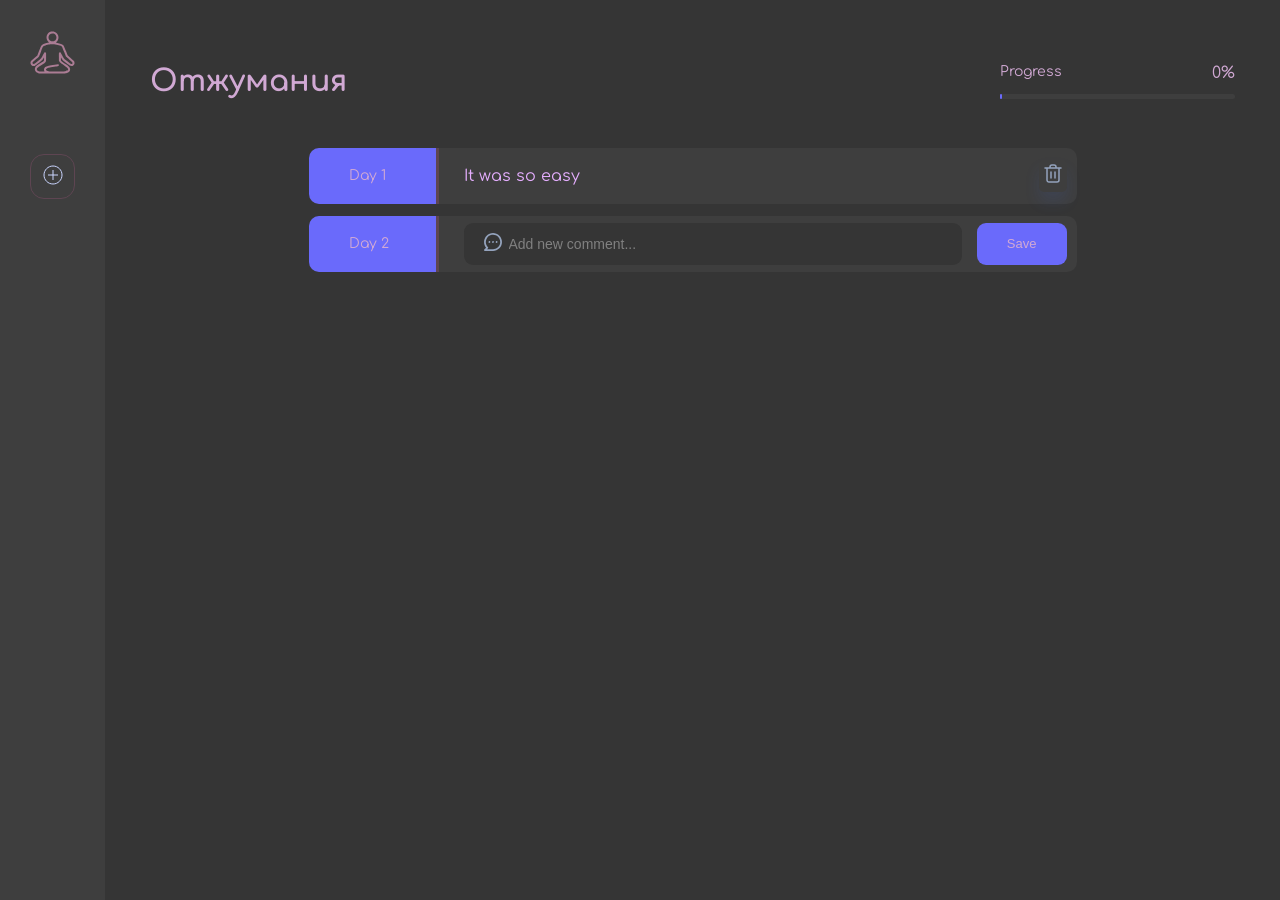
==== docs/index.html @ 285ebe28 "add menu render functions" ====
<!DOCTYPE html>
<html lang="en">
  <head>
    <meta charset="UTF-8" />
    <meta http-equiv="X-UA-Compatible" content="IE=edge" />
    <meta name="viewport" content="width=device-width, initial-scale=1.0" />
    <title>Habbit Tracker</title>
    <link rel="stylesheet" href="./styles/main.css" />
    <link rel="preconnect" href="https://fonts.googleapis.com" />
    <link rel="icon" type="image/x-icon" href="./images/favicon.ico" />
    <link rel="preconnect" href="https://fonts.gstatic.com" crossorigin />
    <link
      href="https://fonts.googleapis.com/css2?family=Comfortaa:wght@400;600&family=Sofia+Sans:wght@200&display=swap"
      rel="stylesheet"
    />
  </head>
  <body>
    <div class="app">
      <div class="panel">
        <img class="logo" src="./images/logo.svg" alt="Habbit App logo" />
        <nav class="menu">
          <div class="menu__list"></div>
          <button class="menu__add">
            <img src="./images/add.svg" alt="Add" />
          </button>
        </nav>
      </div>
      <div class="content">
        <header>
          <h1>Отжумания</h1>
          <div class="progress">
            <div class="progress__text">
              <div class="progress__name">Progress</div>
              <div class="progress__percent">0%</div>
            </div>
            <div class="progress__bar">
              <div class="progress__cover-bar"></div>
            </div>
          </div>
        </header>
        <main>
          <div class="habbits">
            <div class="habbit">
              <div class="habbit__day">Day 1</div>
              <div class="habbit__comment">It was so easy</div>
              <div class="habbit__delete">
                <img src="./images/delete.svg" alt="Delete day" />
              </div>
            </div>
            <div class="habbit">
              <div class="habbit__day">Day 2</div>
              <form class="habbit__form">
                <input
                  class="input_icon"
                  type="text"
                  placeholder="Add new comment..."
                />
                <img
                  class="input__icon"
                  src="./images/comment.svg"
                  alt="Comment icon"
                />
                <button class="form__button">Save</button>
              </form>
            </div>
          </div>
        </main>
      </div>
    </div>
    <script src="./scripts/app.js"></script>
  </body>
</html>
---- docs/styles/main.css ----
:root {
  --main-items-color: #5e4552;
  --main-bg-color: rgb(53, 53, 53);
  --main-font-color: rgb(229, 174, 255);
  --additional-font-color: rgb(209, 169, 212);
  --additional-bg-color: rgb(62, 62, 62);
  --hover-color: #6a6afb;
  --shadow-color: rgba(62, 107, 224, 0.12);
}

* {
  box-sizing: border-box;
}

body {
  font-family: "Comfortaa", cursive;
  margin: 0;
  background-color: var(--main-bg-color);
  font-weight: 400;
}

.app {
  display: flex;
}

.logo {
  margin-bottom: 50px;
}

.panel {
  background-color: var(--additional-bg-color);
  min-height: 100vh;
  padding: 30px;
}

.menu {
  display: flex;
  flex-direction: column;
  gap: 25px;
  align-items: center;
}

.menu__list {
  display: flex;
  flex-direction: column;
  gap: 25px;
  align-items: center;
}

.menu__item {
  background-color: var(--main-items-color);
  box-shadow: 0px 10px 15px var(--shadow-color);
  border-radius: 14px;
  border: none;
  height: 45px;
  width: 45px;
  cursor: pointer;
}

.menu__item:hover {
  background: var(--hover-color);
}

.menu__item:hover img {
  filter: brightness(0) invert(1);
}

.menu__item_active {
  background: var(--hover-color);
}

.menu__item_active img {
  filter: brightness(0) invert(1);
}

.menu__add {
  background: none;
  border: 1px solid var(--main-items-color);
  border-radius: 14px;
  height: 45px;
  width: 45px;
  cursor: pointer;
}

.menu__add:hover {
  background: var(--hover-color);
}

.content {
  min-width: 400px;
  width: 100%;
  padding: 45px;  
}

header {
  display: flex;
  justify-content: space-between;
  align-items: center;
}

h1 {
  font-size: 30px;
  line-height: 33px;
  color: var(--additional-font-color);
}

.progress {
  display: flex;
  flex-direction: column;
  gap: 12px;
  min-width: 235px;
}

.progress__text {
  display: flex;
  justify-content: space-between;
  color: var(--additional-font-color);
}

.progress__name {
  font-size: 14px;
  line-height: 16px;
  color: var(--additional-font-color);
}

.progress__bar {
  width: 100%;
  background: var(--additional-bg-color);
  border-radius: 4px;
  height: 5px;
  position: relative;
}

.progress__cover-bar {
  position: absolute;
  width: 1%;
  height: 5px;
  border-radius: 4px;
  background: var(--hover-color);
}

main {
  margin-top: 30px;
}

.habbit {
  background: var(--additional-bg-color);
  border-radius: 10px;
  display: flex;
  align-items: center;
  margin-bottom: 12px;
  max-width: 80vw;
  min-width: 60vw;
}

.habbits {
  display: flex;
  flex-direction: column;
  align-items: center;
}

.habbit__day {
  color: var(--additional-font-color);
  background: var(--hover-color);
  border-radius: 10px 0 0 10px;
  border-right: 3px solid var(--main-items-color);
  font-size: 14px;
  line-height: 16px;
  padding: 20px 40px;
  min-width: 130px;
}

.habbit__comment {
  font-size: 16px;
  line-height: 18px;
  padding: 19px 25px;
  color: var(--main-font-color);
}

.habbit__delete {
  margin-left: auto;
  margin-right: 10px;
  background: none;
  border: none;
  cursor: pointer;
  border-radius: 5px;
  padding: 2px;
  box-shadow: 0px 10px 15px var(--shadow-color);
}

.habbit__delete:hover {
  background: var(--hover-color);
}

.habbit__form {
  display: flex;
  gap: 15px;
  width: 100%;
  padding: 0px 10px 0px 25px;
  position: relative;
}

input {
  background: var(--main-bg-color);
  border: none;
  border-radius: 9px;
  padding: 12px 20px;
  color: var(--main-font-color);
  flex: 1;
  font-weight: 400;
  font-size: 14px;
  line-height: 16px;
}

input::placeholder {
  color: gray;
}

input:focus {
  outline: 1px solid var(--hover-color);
}

.input_icon {
  padding-left: 45px;
}

.input__icon {
  position: absolute;
  top: 10px;
  left: 45px;
}

.form__button {
  background: var(--hover-color);
  border-radius: 9px;
  border: none;
  font-size: 13px;
  line-height: 14px;
  color: var(--additional-font-color);
  padding: 14px 30px;
  cursor: pointer;
}

.form__button:hover {
  color: var(--main-font-color);
}
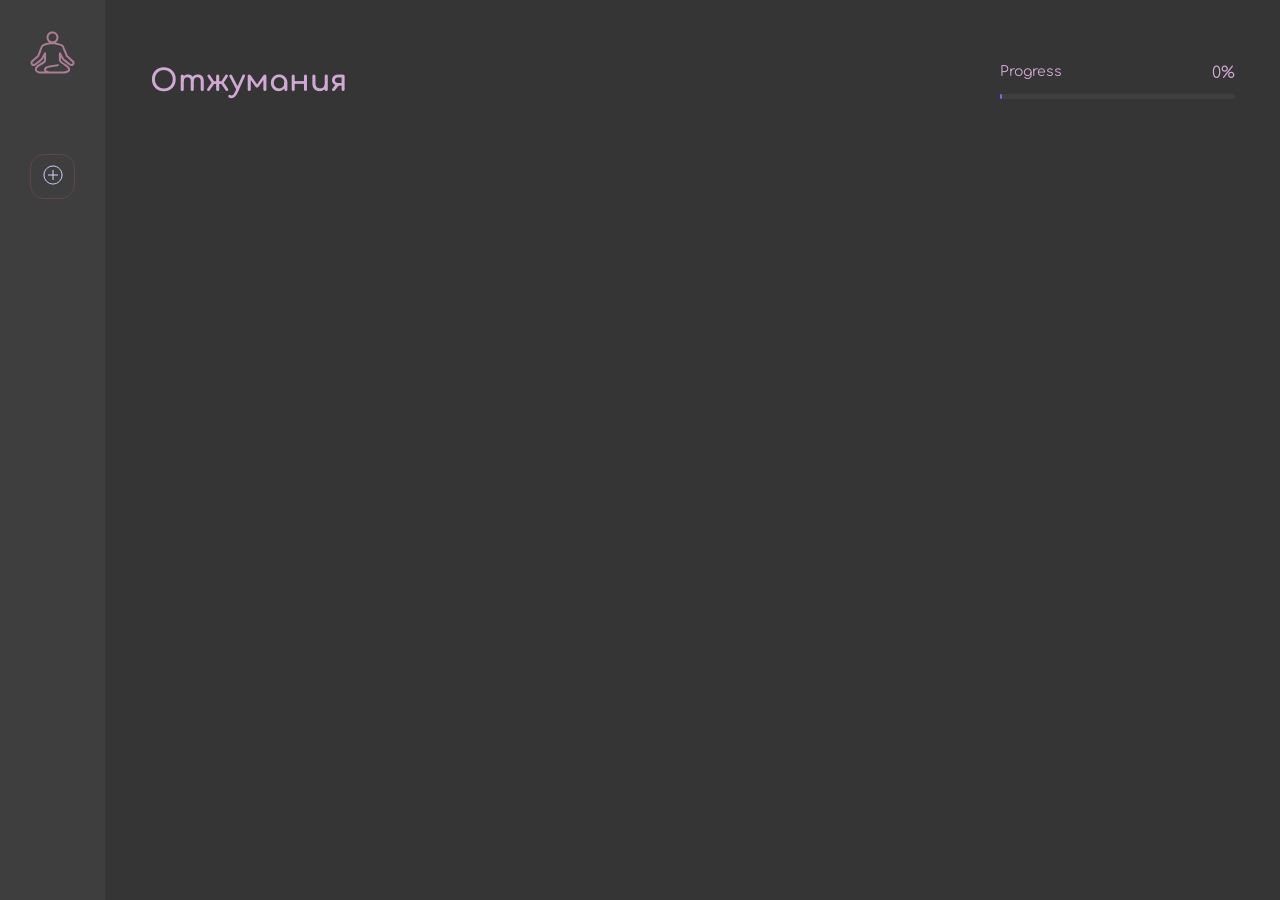
==== commit 7c719642: "Add days body scripts" ====
--- a/docs/index.html
+++ b/docs/index.html
@@ -27,7 +27,7 @@
       </div>
       <div class="content">
         <header>
-          <h1>Отжумания</h1>
+          <h1 class='h1'>Отжумания</h1>
           <div class="progress">
             <div class="progress__text">
               <div class="progress__name">Progress</div>
@@ -40,30 +40,6 @@
         </header>
         <main>
           <div class="habbits">
-            <div class="habbit">
-              <div class="habbit__day">Day 1</div>
-              <div class="habbit__comment">It was so easy</div>
-              <div class="habbit__delete">
-                <img src="./images/delete.svg" alt="Delete day" />
-              </div>
-            </div>
-            <div class="habbit">
-              <div class="habbit__day">Day 2</div>
-              <form class="habbit__form">
-                <input
-                  class="input_icon"
-                  type="text"
-                  placeholder="Add new comment..."
-                />
-                <img
-                  class="input__icon"
-                  src="./images/comment.svg"
-                  alt="Comment icon"
-                />
-                <button class="form__button">Save</button>
-              </form>
-            </div>
-          </div>
         </main>
       </div>
     </div>
--- a/docs/styles/main.css
+++ b/docs/styles/main.css
@@ -137,6 +137,7 @@
   height: 5px;
   border-radius: 4px;
   background: var(--hover-color);
+  transition: all 1s;
 }
 
 main {
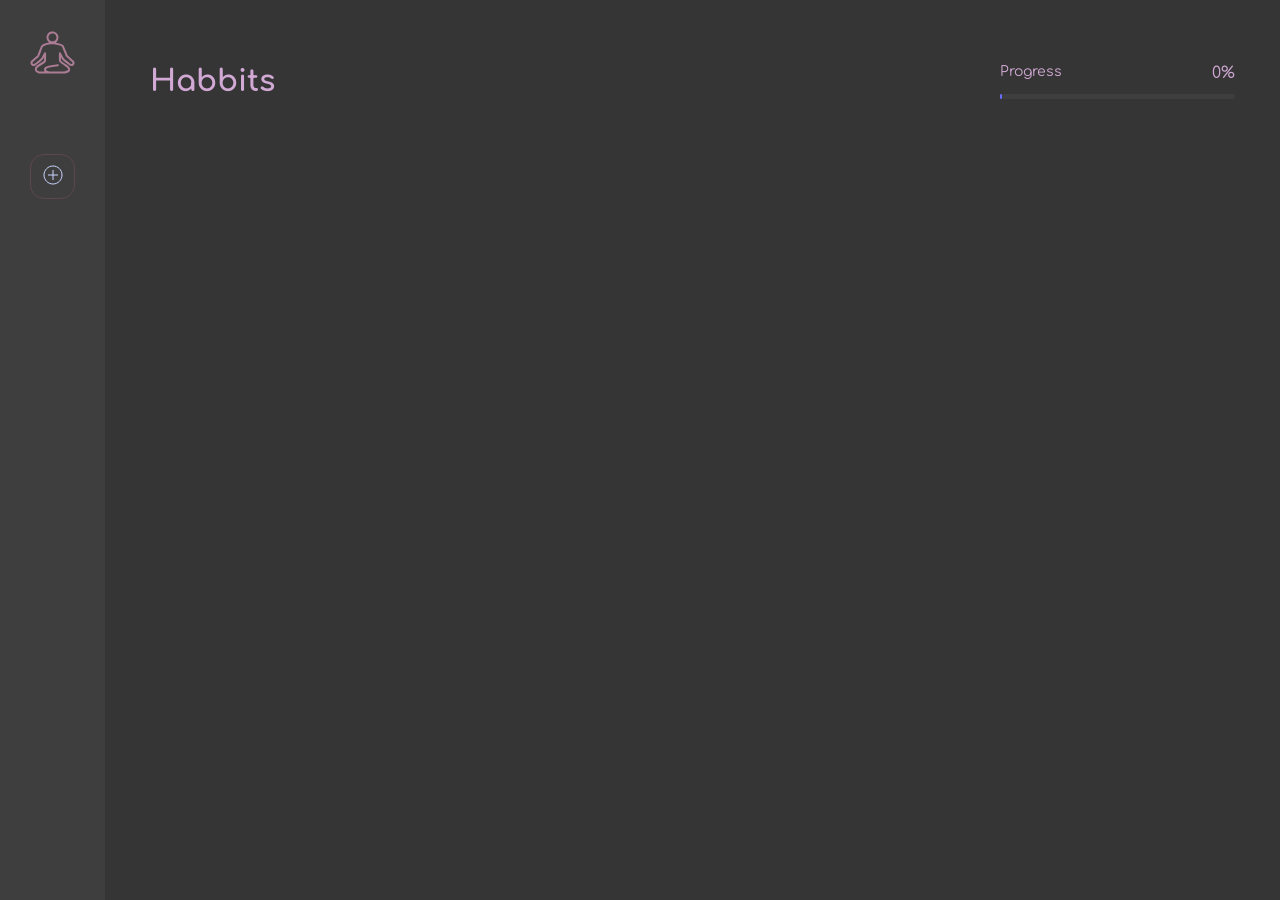
==== commit 2bdebc92: "Change main header" ====
--- a/docs/index.html
+++ b/docs/index.html
@@ -27,7 +27,7 @@
       </div>
       <div class="content">
         <header>
-          <h1 class='h1'>Отжумания</h1>
+          <h1 class='h1'>Habbits</h1>
           <div class="progress">
             <div class="progress__text">
               <div class="progress__name">Progress</div>
